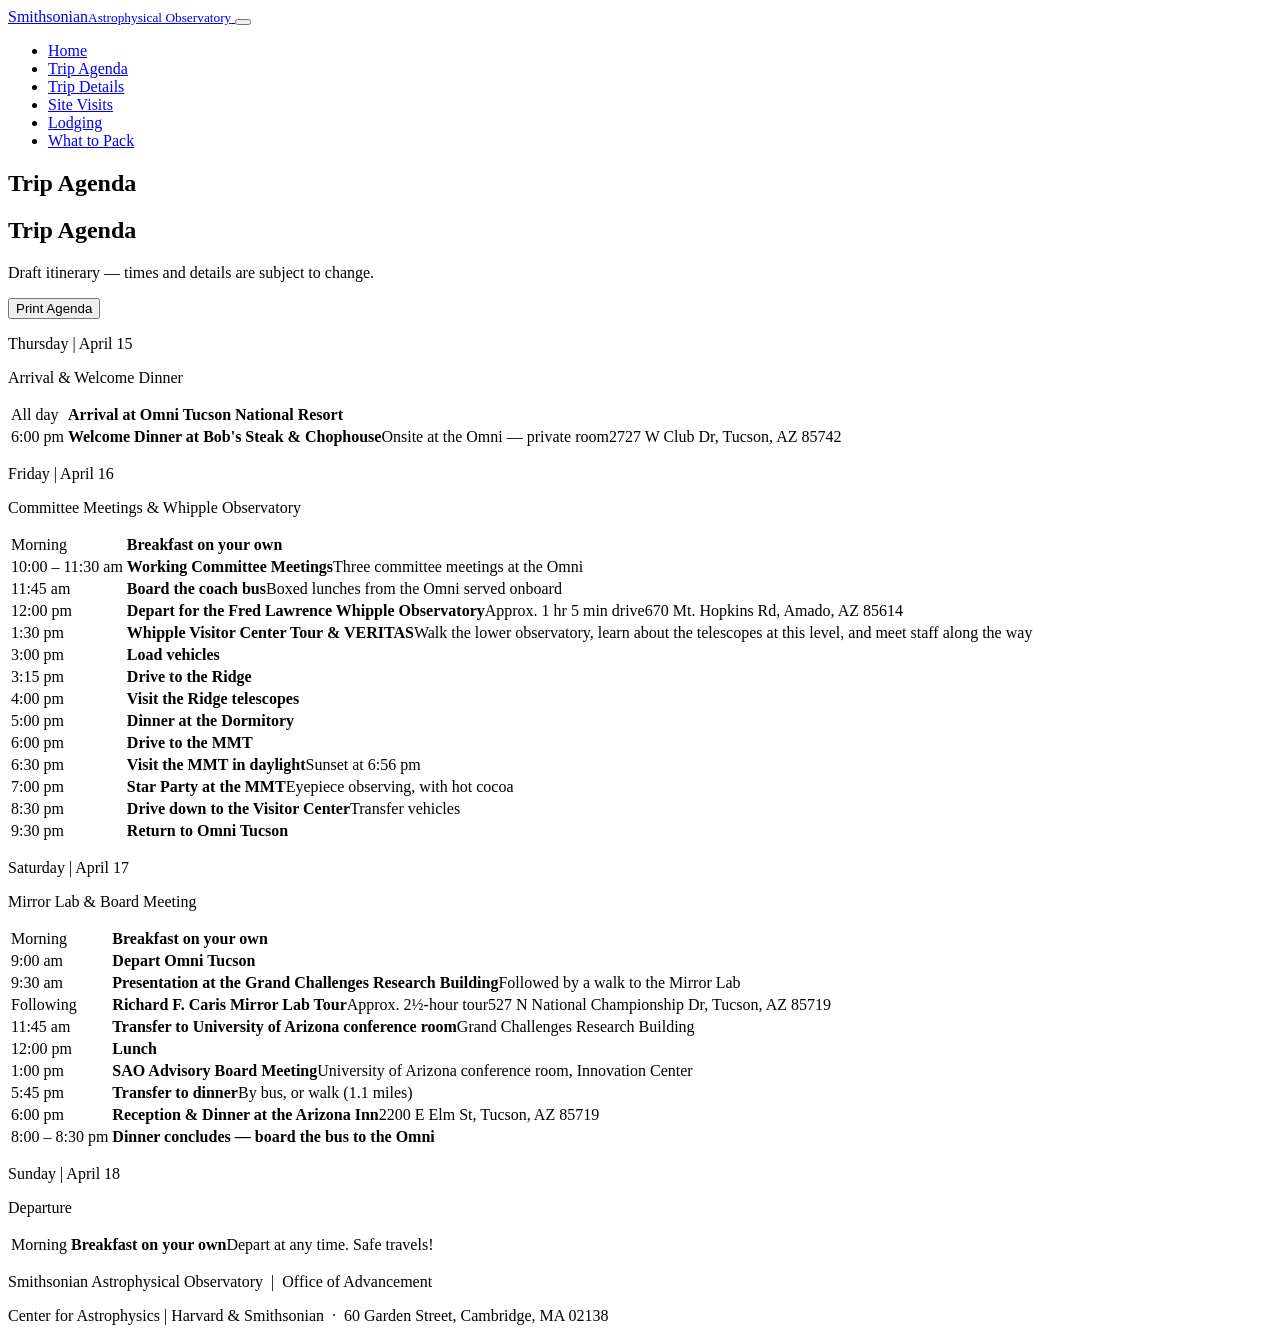
==== agenda.html @ c9ab16c2 "Add files via upload" ====
<!DOCTYPE html>
<html lang="en">
<head>
  <meta charset="UTF-8">
  <meta name="viewport" content="width=device-width, initial-scale=1">
  <meta name="robots" content="noindex">
  <title>Trip Agenda | SAO Advisory Board · Tucson 2027</title>
  <link rel="stylesheet" href="css/styles.css">
</head>
<body>

  <header class="site-header">
    <div class="container header-inner">
      <a class="brand" href="index.html">
        <span class="brand-mark" aria-hidden="true"></span>
        <span class="brand-text">Smithsonian<small>Astrophysical Observatory</small></span>
      </a>
      <button class="nav-toggle" aria-expanded="false" aria-controls="site-nav" aria-label="Toggle navigation">
        <span></span><span></span><span></span>
      </button>
      <nav id="site-nav" class="site-nav" aria-label="Main">
        <ul>
          <li><a href="index.html">Home</a></li>
          <li><a href="agenda.html" class="active" aria-current="page">Trip Agenda</a></li>
          <li><a href="trip-details.html">Trip Details</a></li>
          <li><a href="site-visits.html">Site Visits</a></li>
          <li><a href="lodging.html">Lodging</a></li>
          <li><a href="what-to-pack.html">What to Pack</a></li>
        </ul>
      </nav>
    </div>
  </header>

  <section class="hero hero-sm">
    <h1>Trip Agenda</h1>
  </section>

  <main class="content">
    <div class="container">
      <h2>Trip Agenda</h2>
      <p class="notice">Draft itinerary &mdash; times and details are subject to change.</p>
      <p class="no-print"><button class="btn btn-outline" onclick="window.print()">Print Agenda</button></p>

      <section class="day" id="thursday">
        <p class="day-title">Thursday | April 15</p>
        <p class="day-theme">Arrival &amp; Welcome Dinner</p>
      <table class="schedule">
        <tr><td class="time">All day</td><td><strong>Arrival at Omni Tucson National Resort</strong></td></tr>
        <tr><td class="time">6:00 pm</td><td><strong>Welcome Dinner at Bob's Steak &amp; Chophouse</strong><span class="detail">Onsite at the Omni &mdash; private room</span><span class="addr">2727 W Club Dr, Tucson, AZ 85742</span></td></tr>
      </table>
      </section>

      <section class="day" id="friday">
        <p class="day-title">Friday | April 16</p>
        <p class="day-theme">Committee Meetings &amp; Whipple Observatory</p>
      <table class="schedule">
        <tr><td class="time">Morning</td><td><strong>Breakfast on your own</strong></td></tr>
        <tr><td class="time">10:00 – 11:30 am</td><td><strong>Working Committee Meetings</strong><span class="detail">Three committee meetings at the Omni</span></td></tr>
        <tr><td class="time">11:45 am</td><td><strong>Board the coach bus</strong><span class="detail">Boxed lunches from the Omni served onboard</span></td></tr>
        <tr><td class="time">12:00 pm</td><td><strong>Depart for the Fred Lawrence Whipple Observatory</strong><span class="detail">Approx. 1 hr 5 min drive</span><span class="addr">670 Mt. Hopkins Rd, Amado, AZ 85614</span></td></tr>
        <tr><td class="time">1:30 pm</td><td><strong>Whipple Visitor Center Tour &amp; VERITAS</strong><span class="detail">Walk the lower observatory, learn about the telescopes at this level, and meet staff along the way</span></td></tr>
        <tr><td class="time">3:00 pm</td><td><strong>Load vehicles</strong></td></tr>
        <tr><td class="time">3:15 pm</td><td><strong>Drive to the Ridge</strong></td></tr>
        <tr><td class="time">4:00 pm</td><td><strong>Visit the Ridge telescopes</strong></td></tr>
        <tr><td class="time">5:00 pm</td><td><strong>Dinner at the Dormitory</strong></td></tr>
        <tr><td class="time">6:00 pm</td><td><strong>Drive to the MMT</strong></td></tr>
        <tr><td class="time">6:30 pm</td><td><strong>Visit the MMT in daylight</strong><span class="detail">Sunset at 6:56 pm</span></td></tr>
        <tr><td class="time">7:00 pm</td><td><strong>Star Party at the MMT</strong><span class="detail">Eyepiece observing, with hot cocoa</span></td></tr>
        <tr><td class="time">8:30 pm</td><td><strong>Drive down to the Visitor Center</strong><span class="detail">Transfer vehicles</span></td></tr>
        <tr><td class="time">9:30 pm</td><td><strong>Return to Omni Tucson</strong></td></tr>
      </table>
      </section>

      <section class="day" id="saturday">
        <p class="day-title">Saturday | April 17</p>
        <p class="day-theme">Mirror Lab &amp; Board Meeting</p>
      <table class="schedule">
        <tr><td class="time">Morning</td><td><strong>Breakfast on your own</strong></td></tr>
        <tr><td class="time">9:00 am</td><td><strong>Depart Omni Tucson</strong></td></tr>
        <tr><td class="time">9:30 am</td><td><strong>Presentation at the Grand Challenges Research Building</strong><span class="detail">Followed by a walk to the Mirror Lab</span></td></tr>
        <tr><td class="time">Following</td><td><strong>Richard F. Caris Mirror Lab Tour</strong><span class="detail">Approx. 2½-hour tour</span><span class="addr">527 N National Championship Dr, Tucson, AZ 85719</span></td></tr>
        <tr><td class="time">11:45 am</td><td><strong>Transfer to University of Arizona conference room</strong><span class="detail">Grand Challenges Research Building</span></td></tr>
        <tr><td class="time">12:00 pm</td><td><strong>Lunch</strong></td></tr>
        <tr><td class="time">1:00 pm</td><td><strong>SAO Advisory Board Meeting</strong><span class="detail">University of Arizona conference room, Innovation Center</span></td></tr>
        <tr><td class="time">5:45 pm</td><td><strong>Transfer to dinner</strong><span class="detail">By bus, or walk (1.1 miles)</span></td></tr>
        <tr><td class="time">6:00 pm</td><td><strong>Reception &amp; Dinner at the Arizona Inn</strong><span class="addr">2200 E Elm St, Tucson, AZ 85719</span></td></tr>
        <tr><td class="time">8:00 – 8:30 pm</td><td><strong>Dinner concludes &mdash; board the bus to the Omni</strong></td></tr>
      </table>
      </section>

      <section class="day" id="sunday">
        <p class="day-title">Sunday | April 18</p>
        <p class="day-theme">Departure</p>
      <table class="schedule">
        <tr><td class="time">Morning</td><td><strong>Breakfast on your own</strong><span class="detail">Depart at any time. Safe travels!</span></td></tr>
      </table>
      </section>
    </div>
  </main>

  <footer class="site-footer">
    <div class="container">
      <p>Smithsonian Astrophysical Observatory &nbsp;|&nbsp; Office of Advancement</p>
      <p>Center for Astrophysics | Harvard &amp; Smithsonian &nbsp;·&nbsp; 60 Garden Street, Cambridge, MA 02138</p>
    </div>
  </footer>

  <script src="js/main.js"></script>
</body>
</html>
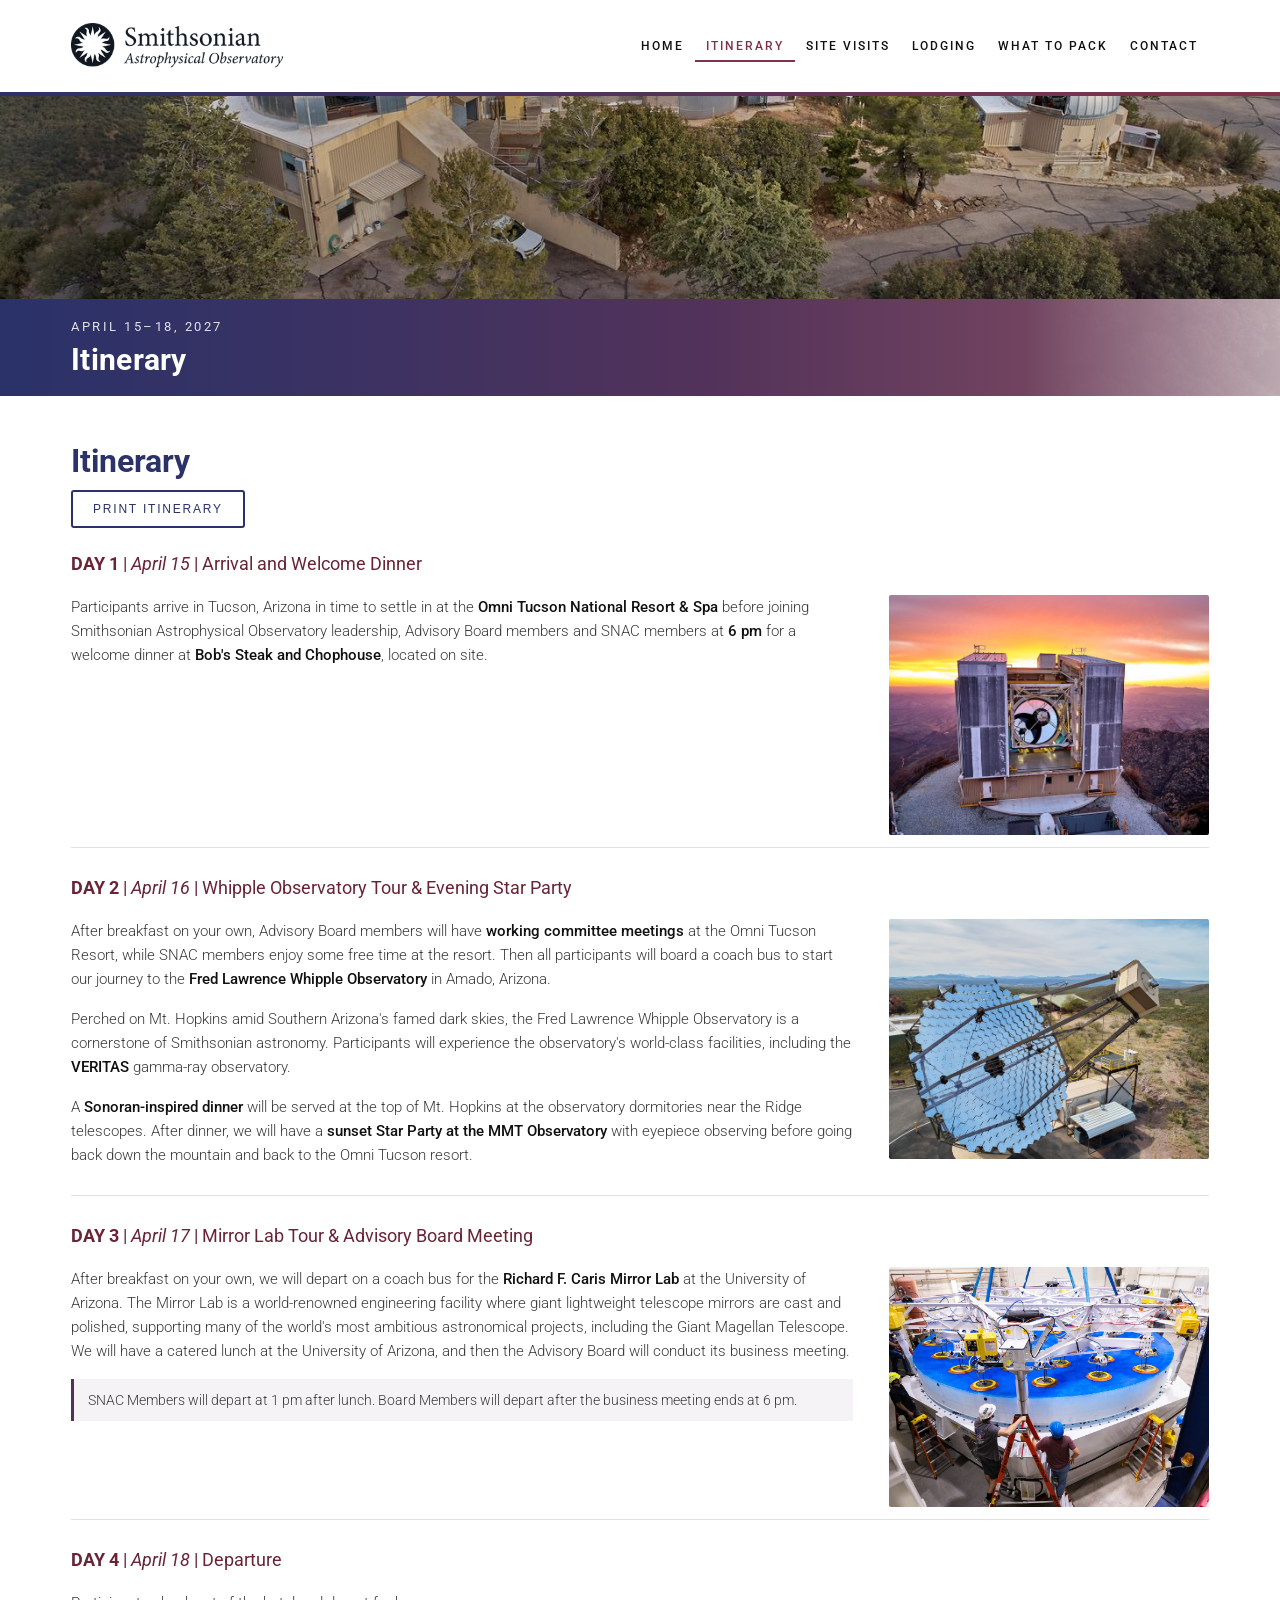
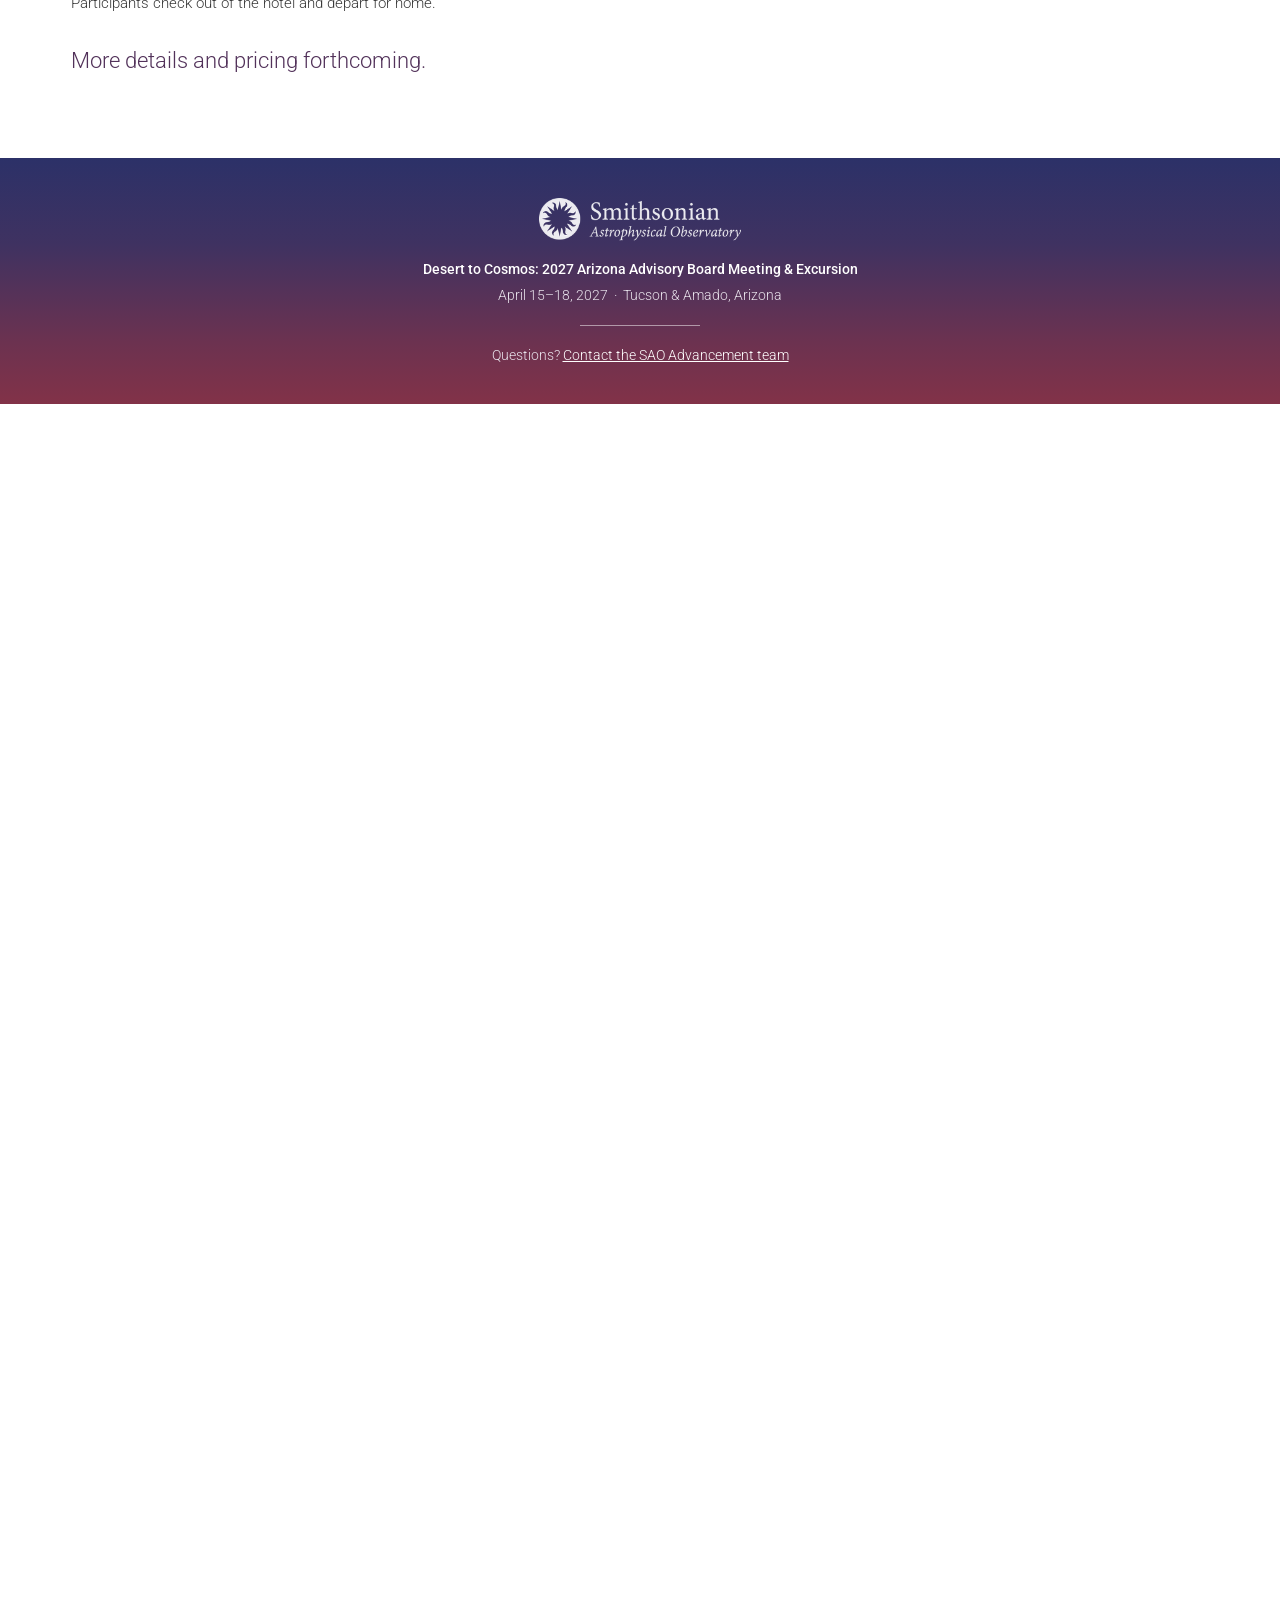
==== commit b50f3f3b: "Add files via upload" ====
--- a/agenda.html
+++ b/agenda.html
@@ -1,110 +1,2 @@
 <!DOCTYPE html>
-<html lang="en">
-<head>
-  <meta charset="UTF-8">
-  <meta name="viewport" content="width=device-width, initial-scale=1">
-  <meta name="robots" content="noindex">
-  <title>Trip Agenda | SAO Advisory Board · Tucson 2027</title>
-  <link rel="stylesheet" href="css/styles.css">
-</head>
-<body>
-
-  <header class="site-header">
-    <div class="container header-inner">
-      <a class="brand" href="index.html">
-        <span class="brand-mark" aria-hidden="true"></span>
-        <span class="brand-text">Smithsonian<small>Astrophysical Observatory</small></span>
-      </a>
-      <button class="nav-toggle" aria-expanded="false" aria-controls="site-nav" aria-label="Toggle navigation">
-        <span></span><span></span><span></span>
-      </button>
-      <nav id="site-nav" class="site-nav" aria-label="Main">
-        <ul>
-          <li><a href="index.html">Home</a></li>
-          <li><a href="agenda.html" class="active" aria-current="page">Trip Agenda</a></li>
-          <li><a href="trip-details.html">Trip Details</a></li>
-          <li><a href="site-visits.html">Site Visits</a></li>
-          <li><a href="lodging.html">Lodging</a></li>
-          <li><a href="what-to-pack.html">What to Pack</a></li>
-        </ul>
-      </nav>
-    </div>
-  </header>
-
-  <section class="hero hero-sm">
-    <h1>Trip Agenda</h1>
-  </section>
-
-  <main class="content">
-    <div class="container">
-      <h2>Trip Agenda</h2>
-      <p class="notice">Draft itinerary &mdash; times and details are subject to change.</p>
-      <p class="no-print"><button class="btn btn-outline" onclick="window.print()">Print Agenda</button></p>
-
-      <section class="day" id="thursday">
-        <p class="day-title">Thursday | April 15</p>
-        <p class="day-theme">Arrival &amp; Welcome Dinner</p>
-      <table class="schedule">
-        <tr><td class="time">All day</td><td><strong>Arrival at Omni Tucson National Resort</strong></td></tr>
-        <tr><td class="time">6:00 pm</td><td><strong>Welcome Dinner at Bob's Steak &amp; Chophouse</strong><span class="detail">Onsite at the Omni &mdash; private room</span><span class="addr">2727 W Club Dr, Tucson, AZ 85742</span></td></tr>
-      </table>
-      </section>
-
-      <section class="day" id="friday">
-        <p class="day-title">Friday | April 16</p>
-        <p class="day-theme">Committee Meetings &amp; Whipple Observatory</p>
-      <table class="schedule">
-        <tr><td class="time">Morning</td><td><strong>Breakfast on your own</strong></td></tr>
-        <tr><td class="time">10:00 – 11:30 am</td><td><strong>Working Committee Meetings</strong><span class="detail">Three committee meetings at the Omni</span></td></tr>
-        <tr><td class="time">11:45 am</td><td><strong>Board the coach bus</strong><span class="detail">Boxed lunches from the Omni served onboard</span></td></tr>
-        <tr><td class="time">12:00 pm</td><td><strong>Depart for the Fred Lawrence Whipple Observatory</strong><span class="detail">Approx. 1 hr 5 min drive</span><span class="addr">670 Mt. Hopkins Rd, Amado, AZ 85614</span></td></tr>
-        <tr><td class="time">1:30 pm</td><td><strong>Whipple Visitor Center Tour &amp; VERITAS</strong><span class="detail">Walk the lower observatory, learn about the telescopes at this level, and meet staff along the way</span></td></tr>
-        <tr><td class="time">3:00 pm</td><td><strong>Load vehicles</strong></td></tr>
-        <tr><td class="time">3:15 pm</td><td><strong>Drive to the Ridge</strong></td></tr>
-        <tr><td class="time">4:00 pm</td><td><strong>Visit the Ridge telescopes</strong></td></tr>
-        <tr><td class="time">5:00 pm</td><td><strong>Dinner at the Dormitory</strong></td></tr>
-        <tr><td class="time">6:00 pm</td><td><strong>Drive to the MMT</strong></td></tr>
-        <tr><td class="time">6:30 pm</td><td><strong>Visit the MMT in daylight</strong><span class="detail">Sunset at 6:56 pm</span></td></tr>
-        <tr><td class="time">7:00 pm</td><td><strong>Star Party at the MMT</strong><span class="detail">Eyepiece observing, with hot cocoa</span></td></tr>
-        <tr><td class="time">8:30 pm</td><td><strong>Drive down to the Visitor Center</strong><span class="detail">Transfer vehicles</span></td></tr>
-        <tr><td class="time">9:30 pm</td><td><strong>Return to Omni Tucson</strong></td></tr>
-      </table>
-      </section>
-
-      <section class="day" id="saturday">
-        <p class="day-title">Saturday | April 17</p>
-        <p class="day-theme">Mirror Lab &amp; Board Meeting</p>
-      <table class="schedule">
-        <tr><td class="time">Morning</td><td><strong>Breakfast on your own</strong></td></tr>
-        <tr><td class="time">9:00 am</td><td><strong>Depart Omni Tucson</strong></td></tr>
-        <tr><td class="time">9:30 am</td><td><strong>Presentation at the Grand Challenges Research Building</strong><span class="detail">Followed by a walk to the Mirror Lab</span></td></tr>
-        <tr><td class="time">Following</td><td><strong>Richard F. Caris Mirror Lab Tour</strong><span class="detail">Approx. 2½-hour tour</span><span class="addr">527 N National Championship Dr, Tucson, AZ 85719</span></td></tr>
-        <tr><td class="time">11:45 am</td><td><strong>Transfer to University of Arizona conference room</strong><span class="detail">Grand Challenges Research Building</span></td></tr>
-        <tr><td class="time">12:00 pm</td><td><strong>Lunch</strong></td></tr>
-        <tr><td class="time">1:00 pm</td><td><strong>SAO Advisory Board Meeting</strong><span class="detail">University of Arizona conference room, Innovation Center</span></td></tr>
-        <tr><td class="time">5:45 pm</td><td><strong>Transfer to dinner</strong><span class="detail">By bus, or walk (1.1 miles)</span></td></tr>
-        <tr><td class="time">6:00 pm</td><td><strong>Reception &amp; Dinner at the Arizona Inn</strong><span class="addr">2200 E Elm St, Tucson, AZ 85719</span></td></tr>
-        <tr><td class="time">8:00 – 8:30 pm</td><td><strong>Dinner concludes &mdash; board the bus to the Omni</strong></td></tr>
-      </table>
-      </section>
-
-      <section class="day" id="sunday">
-        <p class="day-title">Sunday | April 18</p>
-        <p class="day-theme">Departure</p>
-      <table class="schedule">
-        <tr><td class="time">Morning</td><td><strong>Breakfast on your own</strong><span class="detail">Depart at any time. Safe travels!</span></td></tr>
-      </table>
-      </section>
-    </div>
-  </main>
-
-  <footer class="site-footer">
-    <div class="container">
-      <p>Smithsonian Astrophysical Observatory &nbsp;|&nbsp; Office of Advancement</p>
-      <p>Center for Astrophysics | Harvard &amp; Smithsonian &nbsp;·&nbsp; 60 Garden Street, Cambridge, MA 02138</p>
-    </div>
-  </footer>
-
-  <script src="js/main.js"></script>
-</body>
-</html>
+<html lang="en"><head><meta charset="UTF-8"><meta http-equiv="refresh" content="0; url=itinerary.html"><title>Redirecting…</title></head><body><p>This page has moved to <a href="itinerary.html">itinerary.html</a>.</p></body></html>
